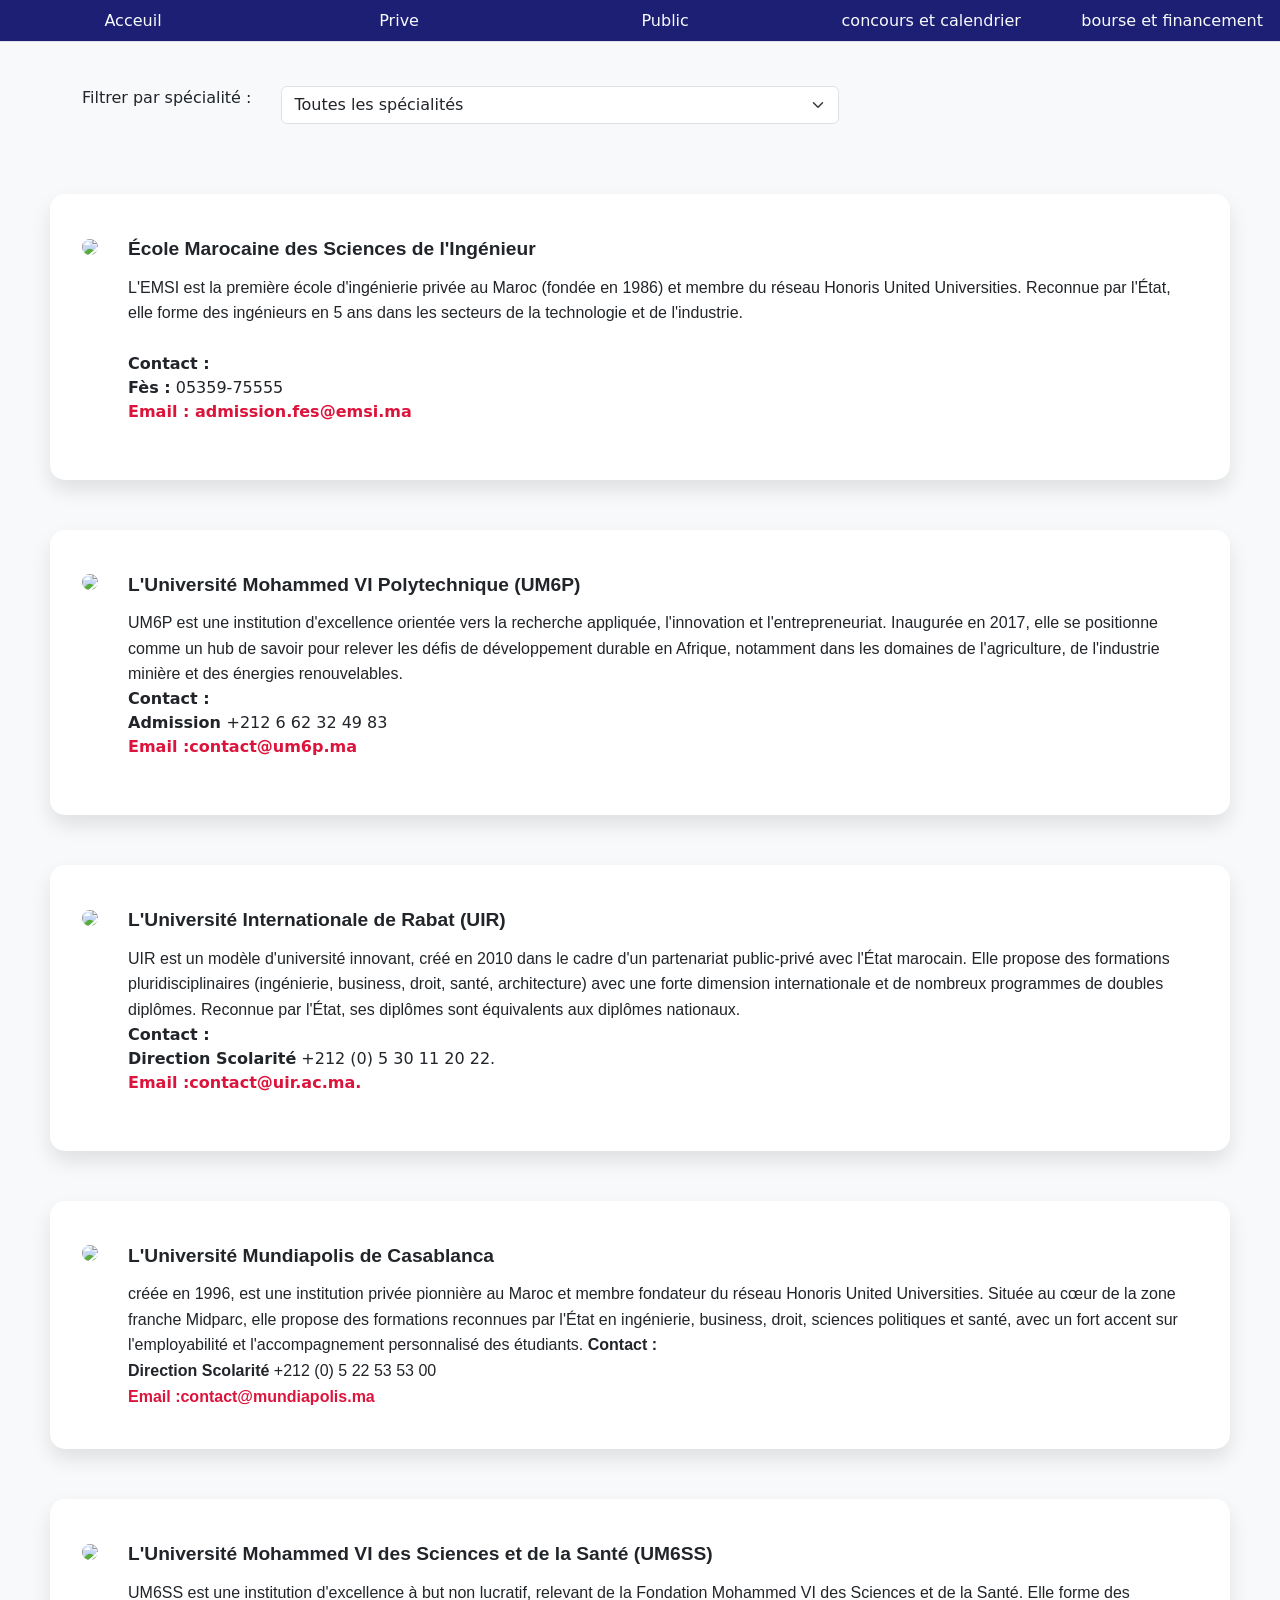
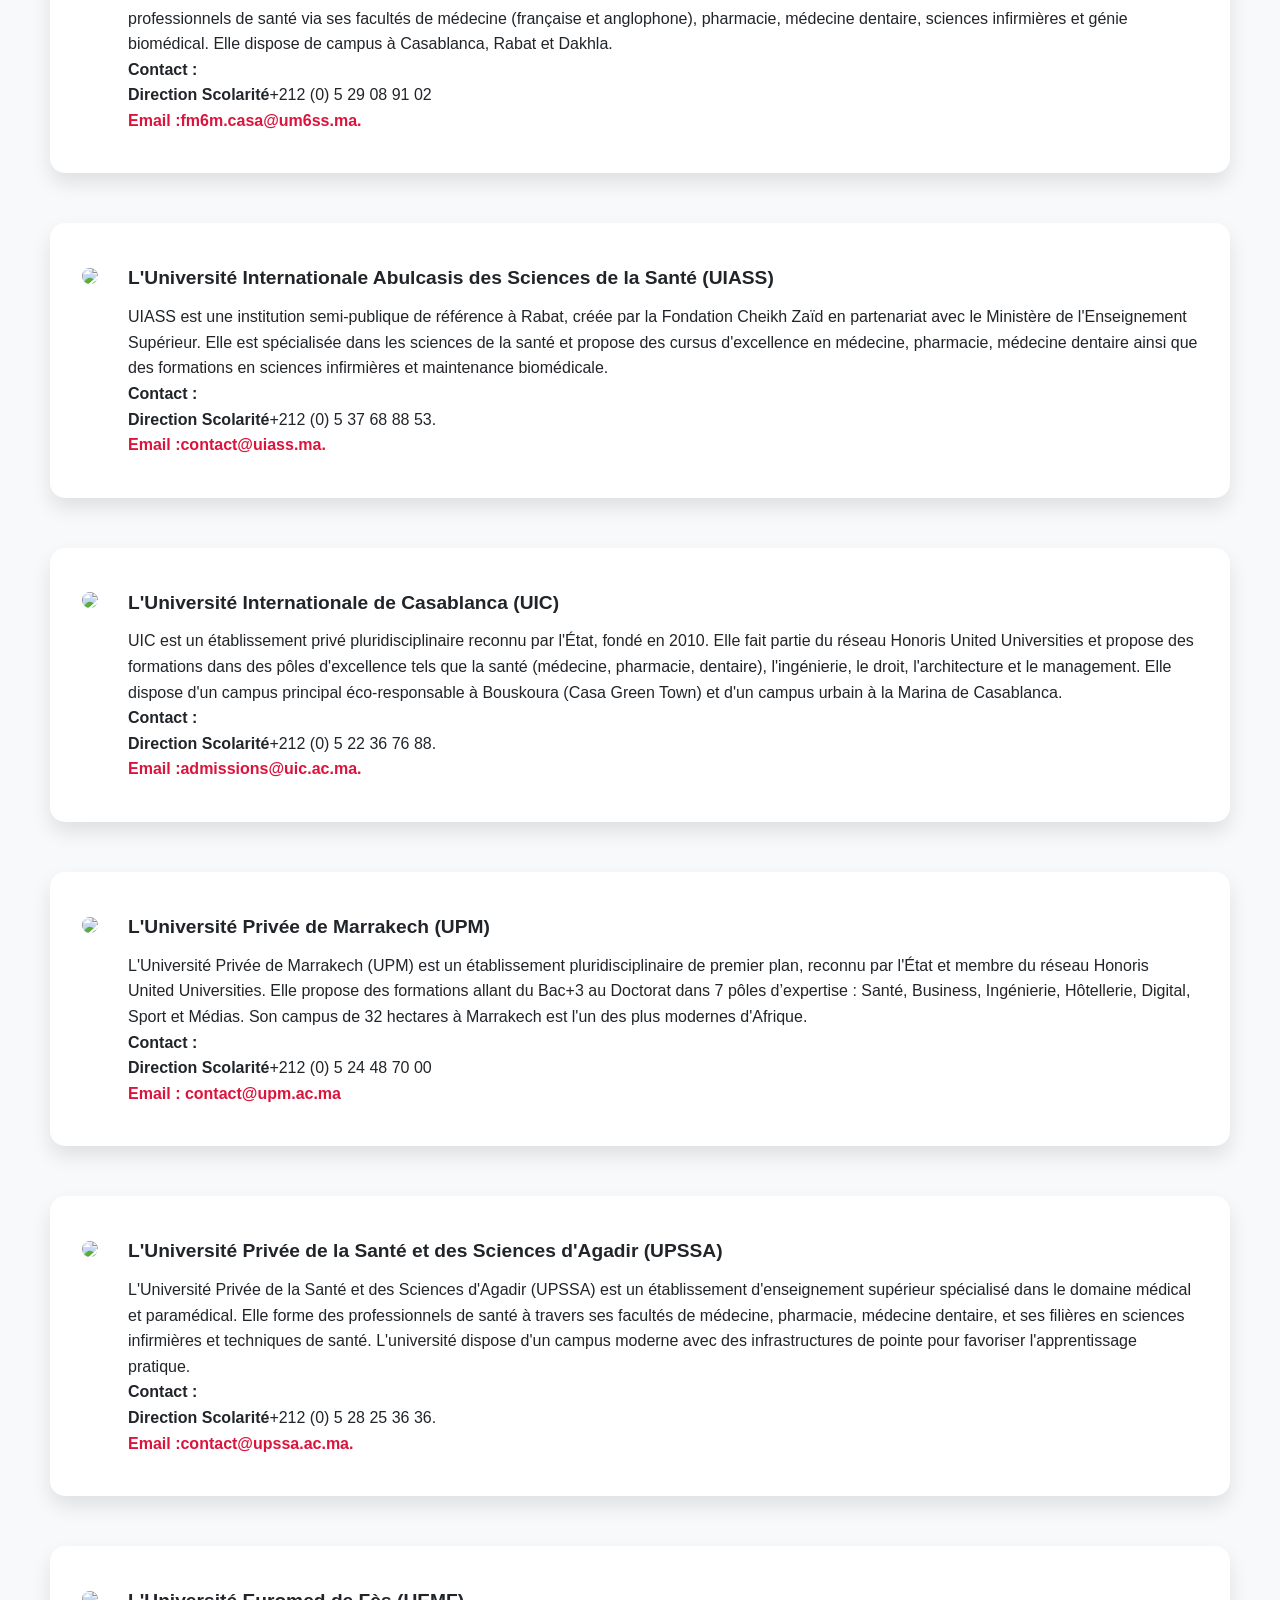
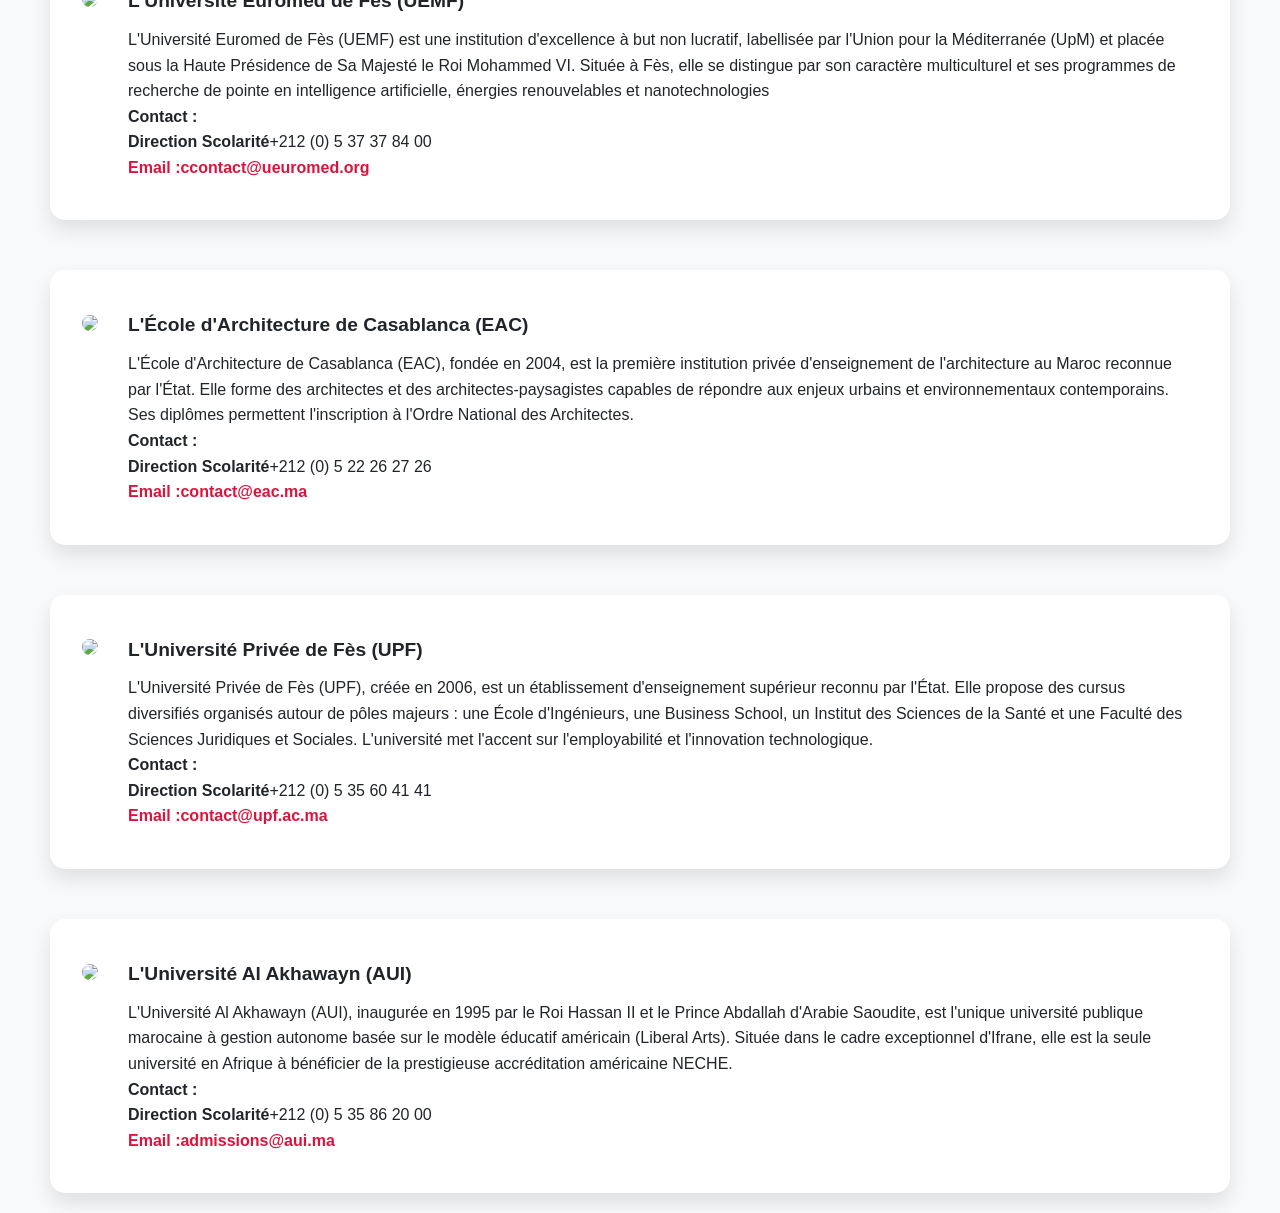
==== privee.html @ f026e742 "Add files via upload initial upload" ====
<!DOCTYPE html>
<html>
    <head>
        <title> secteur privee</title>
        <link rel="stylesheet" href="page2.css">
         <link href="https://cdn.jsdelivr.net/npm/bootstrap@5.3.3/dist/css/bootstrap.min.css" rel="stylesheet">
    </head>
    <body class="body">
<header class="a sticky-top">
      
   <ul class="nav nav-tabs nav-justified" class="navarbar">
  <li class="nav-item">
    <a class="nav-link"  href="index.html">Acceuil</a>
  </li>
  <li class="nav-item">
    <a class="nav-link" href="privee.html">Prive</a>
  </li>
  <li class="nav-item">
    <a class="nav-link" href="public.html">Public</a>
  </li>
  <li class="nav-item">
    <a class="nav-link">concours et calendrier</a>
  </li>
  <li>
     <a class="nav-link" href="#">bourse et financement</a>
  </li>
</ul>
</header>
<div class="container my-4">
    <label for="filterSpecialty" class="form-label">Filtrer par spécialité :</label>
    <select id="filterSpecialty" class="form-select w-50" onchange="filtrerEcoles()">
        <option value="tous">Toutes les spécialités</option>
        <option value="ingenierie">Ingénierie</option>
        <option value="business">Business & Management</option>
        <option value="sante">Santé</option>
        <option value="sante">architecture</option>
    </select>
   
</div>
<section class="ingenieure card-ecole" data-specialite="ingenierie">
    <div class="container">
        <a href="https://emsi.ma" target="_blank"><img src="https://upload.wikimedia.org/wikipedia/fr/4/4a/Emsi_logo.jpg" class="img"></a>
        <div class="texte-conteneur">
            <p class="description">
                <strong style="font-size: 1.2em; display: block; margin-bottom: 10px;">
                    École Marocaine des Sciences de l'Ingénieur
                </strong>
                L'EMSI est la première école d'ingénierie privée au Maroc (fondée en 1986) et membre du réseau Honoris United Universities. 
                Reconnue par l'État, elle forme des ingénieurs en 5 ans dans les secteurs de la technologie et de l'industrie.
                <br><br>
                <div class="info">
                <strong>Contact :</strong><br>
                <strong>Fès :</strong> 05359-75555<br>
                <strong class="mail">Email : admission.fes@emsi.ma</strong>
            </p>
        </div>
        </div>
    </div>
</section>

<section class="ingenieure card-ecole" data-specialite="ingenierie">
    <div class="container">
        <a href="https://my.um6p.ma" target="_blank"><img src="https://encrypted-tbn0.gstatic.com/images?q=tbn:ANd9GcTdvibGkDKFcNLVkk_XyHPIJ4dvr_KVo2VLFw&s" class="img"></a>
        <div class="texte-conteneur">
            <p class="description">
                <strong style="font-size: 1.2em; display: block; margin-bottom: 10px;">
                    L'Université Mohammed VI Polytechnique (UM6P)
                </strong>
               UM6P est une institution d'excellence orientée vers la recherche appliquée, l'innovation et l'entrepreneuriat. Inaugurée en 2017, elle se positionne comme un hub de savoir pour relever les défis de développement durable en Afrique, notamment dans les domaines de l'agriculture, de l'industrie minière et des énergies renouvelables.
                <div class="info">
                <strong>Contact :</strong><br>
                <strong>Admission </strong>  +212 6 62 32 49 83<br>
                <strong class="mail">Email :contact@um6p.ma</strong>
            </p>
        </div>
        </div>
    </div>
</section>
<section class="ingenieure card-ecole" data-specialite="ingenierie business sante architecture">
    <div class="container">
        <a href="www.uir.ac.ma" target="_blank"><img src="https://encrypted-tbn0.gstatic.com/images?q=tbn:ANd9GcR6CtVvOmFc4tSRmX-Gq7gXojh3fxU0WVZdBQ&s" class="img"></a>
        <div class="texte-conteneur">
            <p class="description">
                <strong style="font-size: 1.2em; display: block; margin-bottom: 10px;">
                   L'Université Internationale de Rabat (UIR) 
                </strong>
              UIR est un modèle d'université innovant, créé en 2010 dans le cadre d'un partenariat public-privé avec l'État marocain. Elle propose des formations pluridisciplinaires (ingénierie, business, droit, santé, architecture) avec une forte dimension internationale et de nombreux programmes de doubles diplômes. Reconnue par l'État, ses diplômes sont équivalents aux diplômes nationaux. 
                <div class="info">
                <strong>Contact :</strong><br>
                <strong>Direction Scolarité</strong> +212 (0) 5 30 11 20 22.<br>
                <strong class="mail">Email :contact@uir.ac.ma.</strong>
            </p>
        </div>
        </div>
    </div>
</section>
<section class="ingenieure card-ecole" data-specialite="ingenierie business sante">
    <div class="container">
        <a href=" www.mundiapolis.ma" target="_blank"><img src="https://encrypted-tbn0.gstatic.com/images?q=tbn:ANd9GcR-_gyp5-KG4hjdU_G7or6diEy6g60XZgzOcw&s" class="img" style="max-width: 500px;"></a>
        <div class="texte-conteneur">
            <p class="description">
                <strong style="font-size: 1.2em; display: block; margin-bottom: 10px;">
                  L'Université Mundiapolis de Casablanca
                </strong>
              créée en 1996, est une institution privée pionnière au Maroc et membre fondateur du réseau Honoris United Universities. Située au cœur de la zone franche Midparc, elle propose des formations reconnues par l'État en ingénierie, business, droit, sciences politiques et santé, avec un fort accent sur l'employabilité et l'accompagnement personnalisé des étudiants.
                <strong>Contact :</strong><br>
                <strong>Direction Scolarité</strong> +212 (0) 5 22 53 53 00<br>
                <strong class="mail">Email :contact@mundiapolis.ma</strong>
            </p>
        </div>
        </div>
    </div>
</section>
<section class="med card-ecole" data-specialite="sante">
    <div class="container">
        <a href="https://fm6ss.ma/fr/um6ss" target="_blank"><img src="https://encrypted-tbn0.gstatic.com/images?q=tbn:ANd9GcTaviCe3lqTjXxcVgELde9OOrPMMVbCS-Ssaw&s" class="img" style="max-width: 500px;"></a>
        <div class="texte-conteneur">
            <p class="description">
                <strong style="font-size: 1.2em; display: block; margin-bottom: 10px;">
                 L'Université Mohammed VI des Sciences et de la Santé (UM6SS)
                </strong>
              UM6SS est une institution d'excellence à but non lucratif, relevant de la Fondation Mohammed VI des Sciences et de la Santé. Elle forme des professionnels de santé via ses facultés de médecine (française et anglophone), pharmacie, médecine dentaire, sciences infirmières et génie biomédical. Elle dispose de campus à Casablanca, Rabat et Dakhla.<br>
                <strong>Contact :</strong><br>
                <strong>Direction Scolarité</strong>+212 (0) 5 29 08 91 02<br>
                <strong class="mail">Email :fm6m.casa@um6ss.ma.</strong>
            </p>
        </div>
        </div>
    </div>
</section>
<section class="med card-ecole" data-specialite="sante">
    <div class="container">
        <a href="https://www.uiass.ma" target="_blank"><img src="https://encrypted-tbn0.gstatic.com/images?q=tbn:ANd9GcRusA3bTIIuS6hGh68pNrEEInf6ISKnbKrJhw&s" class="img" style="max-width: 500px;"></a>
        <div class="texte-conteneur">
            <p class="description">
                <strong style="font-size: 1.2em; display: block; margin-bottom: 10px;">
                L'Université Internationale Abulcasis des Sciences de la Santé (UIASS)
                </strong>
              UIASS est une institution semi-publique de référence à Rabat, créée par la Fondation Cheikh Zaïd en partenariat avec le Ministère de l'Enseignement Supérieur. Elle est spécialisée dans les sciences de la santé et propose des cursus d'excellence en médecine, pharmacie, médecine dentaire ainsi que des formations en sciences infirmières et maintenance biomédicale. <br>
                <strong>Contact :</strong><br>
                <strong>Direction Scolarité</strong>+212 (0) 5 37 68 88 53.<br>
                <strong class="mail">Email :contact@uiass.ma.</strong>
            </p>
        </div>
        </div>
    </div>
</section>
<section class="med card-ecole" data-specialite="ingenierie business sante architecture">
    <div class="container">
        <a href="https://uic.ac.ma" target="_blank"><img src="https://encrypted-tbn0.gstatic.com/images?q=tbn:ANd9GcSam04NYGyjP5f7JzROvRcUCPIZWIMhwsbI8A&s" class="img" style="max-width: 500px;"></a>
        <div class="texte-conteneur">
            <p class="description">
                <strong style="font-size: 1.2em; display: block; margin-bottom: 10px;">
                L'Université Internationale de Casablanca (UIC)
                </strong>
              UIC est un établissement privé pluridisciplinaire reconnu par l'État, fondé en 2010. Elle fait partie du réseau Honoris United Universities et propose des formations dans des pôles d'excellence tels que la santé (médecine, pharmacie, dentaire), l'ingénierie, le droit, l'architecture et le management. Elle dispose d'un campus principal éco-responsable à Bouskoura (Casa Green Town) et d'un campus urbain à la Marina de Casablanca. <br>
                <strong>Contact :</strong><br>
                <strong>Direction Scolarité</strong>+212 (0) 5 22 36 76 88.<br>
                <strong class="mail">Email :admissions@uic.ac.ma.</strong>
            </p>
        </div>
        </div>
    </div>
</section>
<section class="med card-ecole" data-specialite="ingenierie business sante">
    <div class="container">
        <a href="www.upm.ac.ma" target="_blank"><img src="https://upload.wikimedia.org/wikipedia/commons/8/8e/LOGO_UPM_-_UNIVERSITE_PRIVEE_DE_MARRAKECH.jpg" class="img" style="max-width: 500px;"></a>
        <div class="texte-conteneur">
            <p class="description">
                <strong style="font-size: 1.2em; display: block; margin-bottom: 10px;">
               L'Université Privée de Marrakech (UPM)
                </strong>
              L'Université Privée de Marrakech (UPM) est un établissement pluridisciplinaire de premier plan, reconnu par l'État et membre du réseau Honoris United Universities. Elle propose des formations allant du Bac+3 au Doctorat dans 7 pôles d’expertise : Santé, Business, Ingénierie, Hôtellerie, Digital, Sport et Médias. Son campus de 32 hectares à Marrakech est l'un des plus modernes d'Afrique. <br>
                <strong>Contact :</strong><br>
                <strong>Direction Scolarité</strong>+212 (0) 5 24 48 70 00<br>
                <strong class="mail">Email : contact@upm.ac.ma</strong>
            </p>
        </div>
        </div>
    </div>
</section>
<section class="med card-ecole" data-specialite="sante">
    <div class="container">
        <a href=" www.upssa.ac.ma." target="_blank"><img src="https://encrypted-tbn0.gstatic.com/images?q=tbn:ANd9GcRNnXKuq3KhSMaQQk_iAC1ZQAa9rtV0W3Y0og&s" class="img" style="max-width: 500px;"></a>
        <div class="texte-conteneur">
            <p class="description">
                <strong style="font-size: 1.2em; display: block; margin-bottom: 10px;">
               L'Université Privée de la Santé et des Sciences d'Agadir (UPSSA)
                </strong>
              L'Université Privée de la Santé et des Sciences d'Agadir (UPSSA) est un établissement d'enseignement supérieur spécialisé dans le domaine médical et paramédical. Elle forme des professionnels de santé à travers ses facultés de médecine, pharmacie, médecine dentaire, et ses filières en sciences infirmières et techniques de santé. L'université dispose d'un campus moderne avec des infrastructures de pointe pour favoriser l'apprentissage pratique. <br>
                <strong>Contact :</strong><br>
                <strong>Direction Scolarité</strong>+212 (0) 5 28 25 36 36.<br>
                <strong class="mail">Email :contact@upssa.ac.ma.</strong>
            </p>
        </div>
        </div>
    </div>
</section>
<section class="med card-ecole" data-specialite="ingenierie business sante architecture">
    <div class="container">
        <a href=" www.ueuromed.org" target="_blank"><img src="https://universitic.ueuromed.org/konosys/LoginCSS/1/img/logo.png" class="img" style="max-width: 500px;"></a>
        <div class="texte-conteneur">
            <p class="description">
                <strong style="font-size: 1.2em; display: block; margin-bottom: 10px;">
                L'Université Euromed de Fès (UEMF)
                </strong>
              L'Université Euromed de Fès (UEMF) est une institution d'excellence à but non lucratif, labellisée par l'Union pour la Méditerranée (UpM) et placée sous la Haute Présidence de Sa Majesté le Roi Mohammed VI. Située à Fès, elle se distingue par son caractère multiculturel et ses programmes de recherche de pointe en intelligence artificielle, énergies renouvelables et nanotechnologies<br>
                <strong>Contact :</strong><br>
                <strong>Direction Scolarité</strong>+212 (0) 5 37 37 84 00<br>
                <strong class="mail">Email :ccontact@ueuromed.org </strong>
            </p>
        </div>
        </div>
    </div>
</section>
<section class="med card-ecole" data-specialite="architecture">
    <div class="container">
        <a href=" www.ueuromed.org" target="_blank"><img src="https://chantiersdumaroc.ma/wp-content/uploads/2017/04/Logo-EAC-casablanca.jpg" class="img" style="max-width: 500px;"></a>
        <div class="texte-conteneur">
            <p class="description">
                <strong style="font-size: 1.2em; display: block; margin-bottom: 10px;">
               L'École d'Architecture de Casablanca (EAC)
                </strong>
             L'École d'Architecture de Casablanca (EAC), fondée en 2004, est la première institution privée d'enseignement de l'architecture au Maroc reconnue par l'État. Elle forme des architectes et des architectes-paysagistes capables de répondre aux enjeux urbains et environnementaux contemporains. Ses diplômes permettent l'inscription à l'Ordre National des Architectes.<br>
                <strong>Contact :</strong><br>
                <strong>Direction Scolarité</strong>+212 (0) 5 22 26 27 26<br>
                <strong class="mail">Email :contact@eac.ma </strong>
            </p>
        </div>
        </div>
    </div>
</section>
<section class="med card-ecole" data-specialite="ingenierie business sante">
    <div class="container">
        <a href="www.upf.ac.ma" target="_blank"><img src="https://encrypted-tbn0.gstatic.com/images?q=tbn:ANd9GcSSZwPVpFORr64qpVLS2y1xQMhvRuQVl29ZUA&s" class="img" style="max-width: 500px;"></a>
        <div class="texte-conteneur">
            <p class="description">
                <strong style="font-size: 1.2em; display: block; margin-bottom: 10px;">
                L'Université Privée de Fès (UPF)
                </strong>
             L'Université Privée de Fès (UPF), créée en 2006, est un établissement d'enseignement supérieur reconnu par l'État. Elle propose des cursus diversifiés organisés autour de pôles majeurs : une École d'Ingénieurs, une Business School, un Institut des Sciences de la Santé et une Faculté des Sciences Juridiques et Sociales. L'université met l'accent sur l'employabilité et l'innovation technologique.<br>
                <strong>Contact :</strong><br>
                <strong>Direction Scolarité</strong>+212 (0) 5 35 60 41 41<br>
                <strong class="mail">Email :contact@upf.ac.ma</strong>
            </p>
        </div>
        </div>
    </div>
</section>
<section class="med card-ecole" data-specialite="ingenierie business">
    <div class="container">
        <a href="https://aui.ma/fr/" target="_blank"><img src="https://encrypted-tbn0.gstatic.com/images?q=tbn:ANd9GcRuJkeNyKQFfXz01dJvV4Nw0PelMAr8vHDaFg&s" class="img" style="max-width: 500px;"></a>
        <div class="texte-conteneur">
            <p class="description">
                <strong style="font-size: 1.2em; display: block; margin-bottom: 10px;">
                L'Université Al Akhawayn (AUI)
                </strong>
             L'Université Al Akhawayn (AUI), inaugurée en 1995 par le Roi Hassan II et le Prince Abdallah d'Arabie Saoudite, est l'unique université publique marocaine à gestion autonome basée sur le modèle éducatif américain (Liberal Arts). Située dans le cadre exceptionnel d'Ifrane, elle est la seule université en Afrique à bénéficier de la prestigieuse accréditation américaine NECHE. <br>
                <strong>Contact :</strong><br>
                <strong>Direction Scolarité</strong>+212 (0) 5 35 86 20 00<br>
                <strong class="mail">Email :admissions@aui.ma</strong>
            </p>
        </div>
        </div>
    </div>
</section>
<script>
    function filtrerEcoles() {
    const choix = document.getElementById("filterSpecialty").value;
    const ecoles = document.querySelectorAll(".card-ecole");

    ecoles.forEach(ecole => {
        const specialites = ecole.getAttribute("data-specialite") || "";
        
       
        if (choix === "tous" || specialites.includes(choix)) {
            ecole.style.display = "block";
        } else {
            ecole.style.display = "none";
        }
    });
}
</script>

    </body>
</html>
---- page2.css ----
.body{
    background-color:#f8f9fa;
}
.ingenieure  {
    background-color:white;
    margin: 50px;
    border-radius: 50px;

    box-shadow: 0 10px 20px rgba(0, 0, 0, 0.1);
    
    
}
.med{
   background-color:white;
    margin: 50px;
    border-radius: 50px;
    box-shadow: 0 10px 20px rgba(0, 0, 0, 0.1);
}
.container {
       display: flex;
    flex-direction: row;      /* Force l'alignement horizontal */
    align-items: flex-start;  /* Aligne le haut de l'image avec le haut du texte */
    gap: 30px;                /* Espace entre la photo et le texte */
    padding: 20px;
    border: 1px  #ddd;
   
    }


    .img {
        width: 150px;
        height: auto;
        flex-shrink: 0; /* Empêche l'image de s'écraser si le texte est long */
    }

    .description {
        margin: 0; /* Enlève les marges par défaut du paragraphe */
        line-height: 1.6; /* Améliore l'espacement entre les lignes */
        font-family: sans-serif;
    }
.texte-conteneur{
    flex: 1;
}
.a{
    background-color: rgb(28, 31, 115);
    width: 100%;
}
.nav-link{
  color: rgb(247, 251, 255) !important;
  
}
.nav-link:hover{
    color: rgb(255, 244, 93) !important;
    text-align: center;
}
.mail{
    color: crimson;
}
.card-ecole {
    transition: all 0.4s ease-in-out; /* Animation de transition */
    margin-bottom: 20px;
    background: white;
    border-radius: 15px;
    padding: 20px;
    box-shadow: 0 10px 20px rgba(0,0,0,0.1); /* Effet 3D de base */
}

.card-ecole:hover {
    transform: translateY(-5px); /* Élévation au survol */
    box-shadow: 0 15px 30px rgba(0,0,0,0.2); /* Ombre plus forte */
}

.img {
    max-width: 150px;
    border-radius: 10px;
}
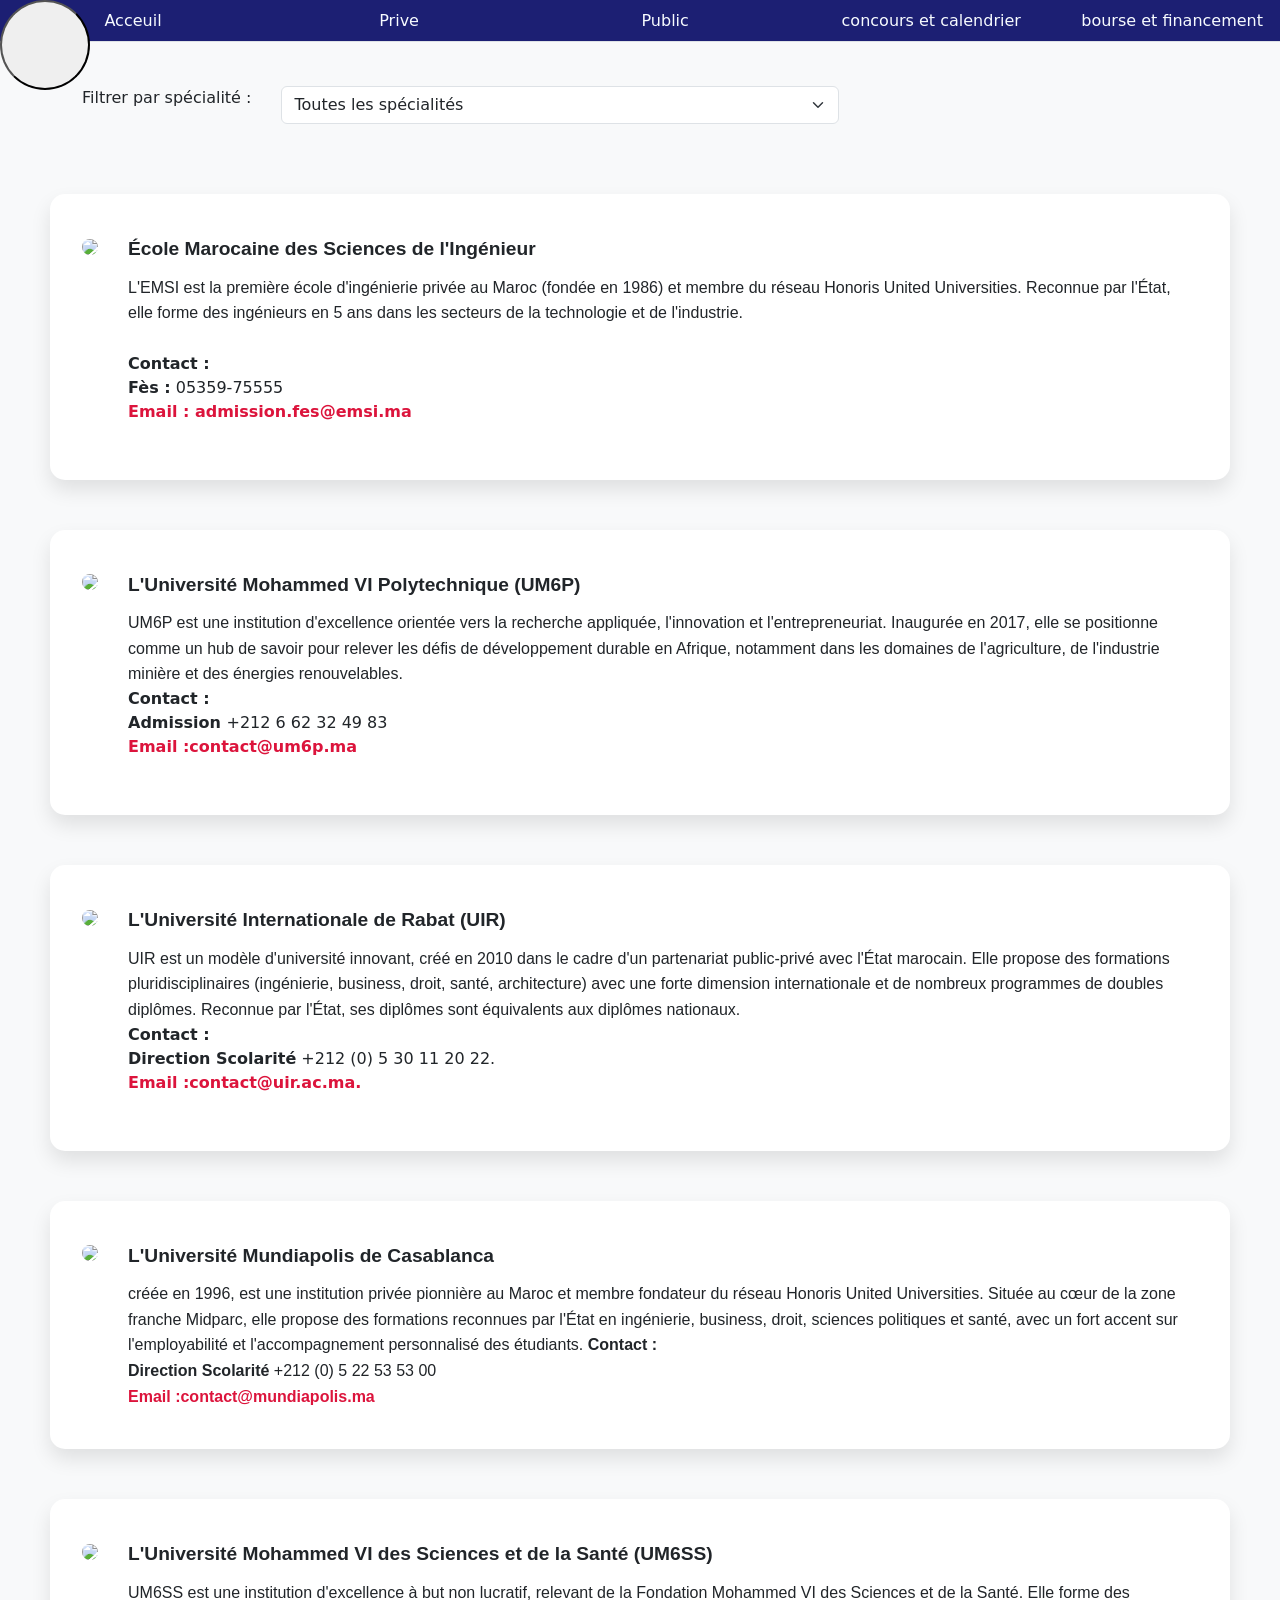
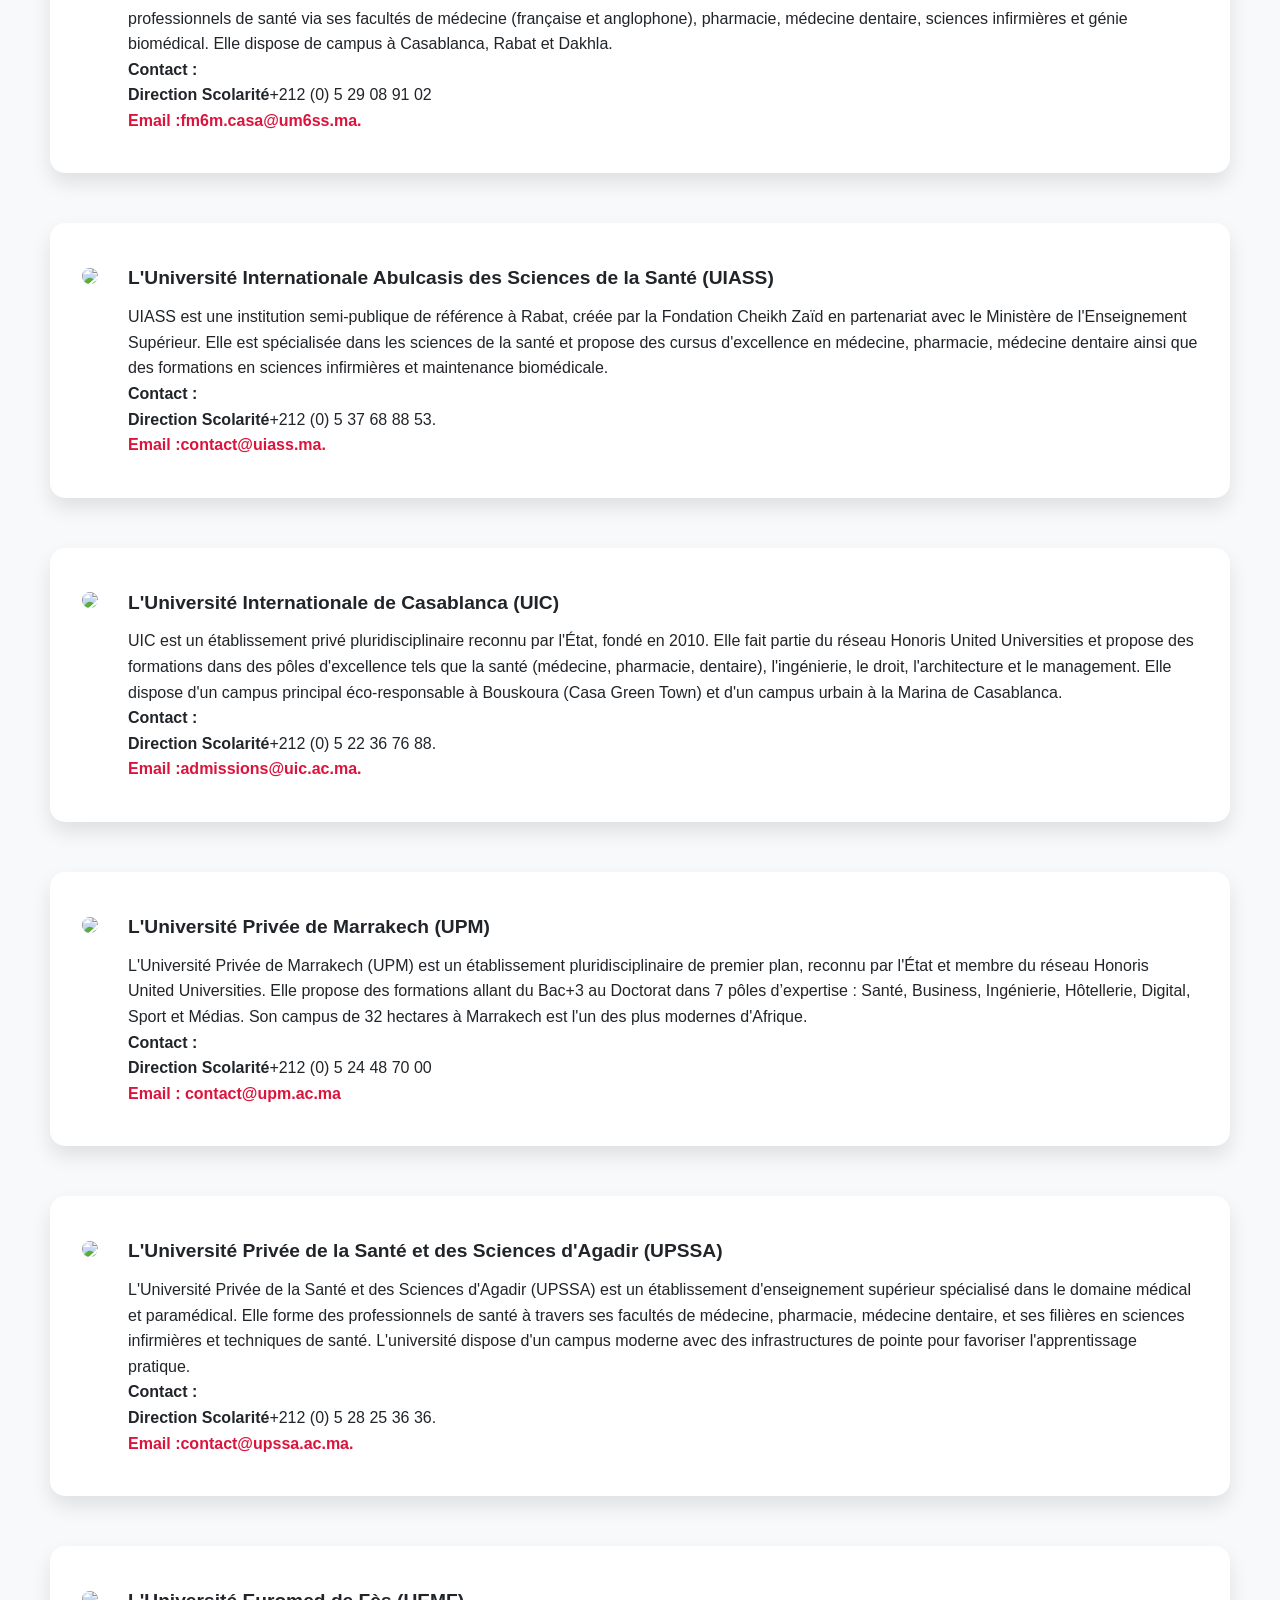
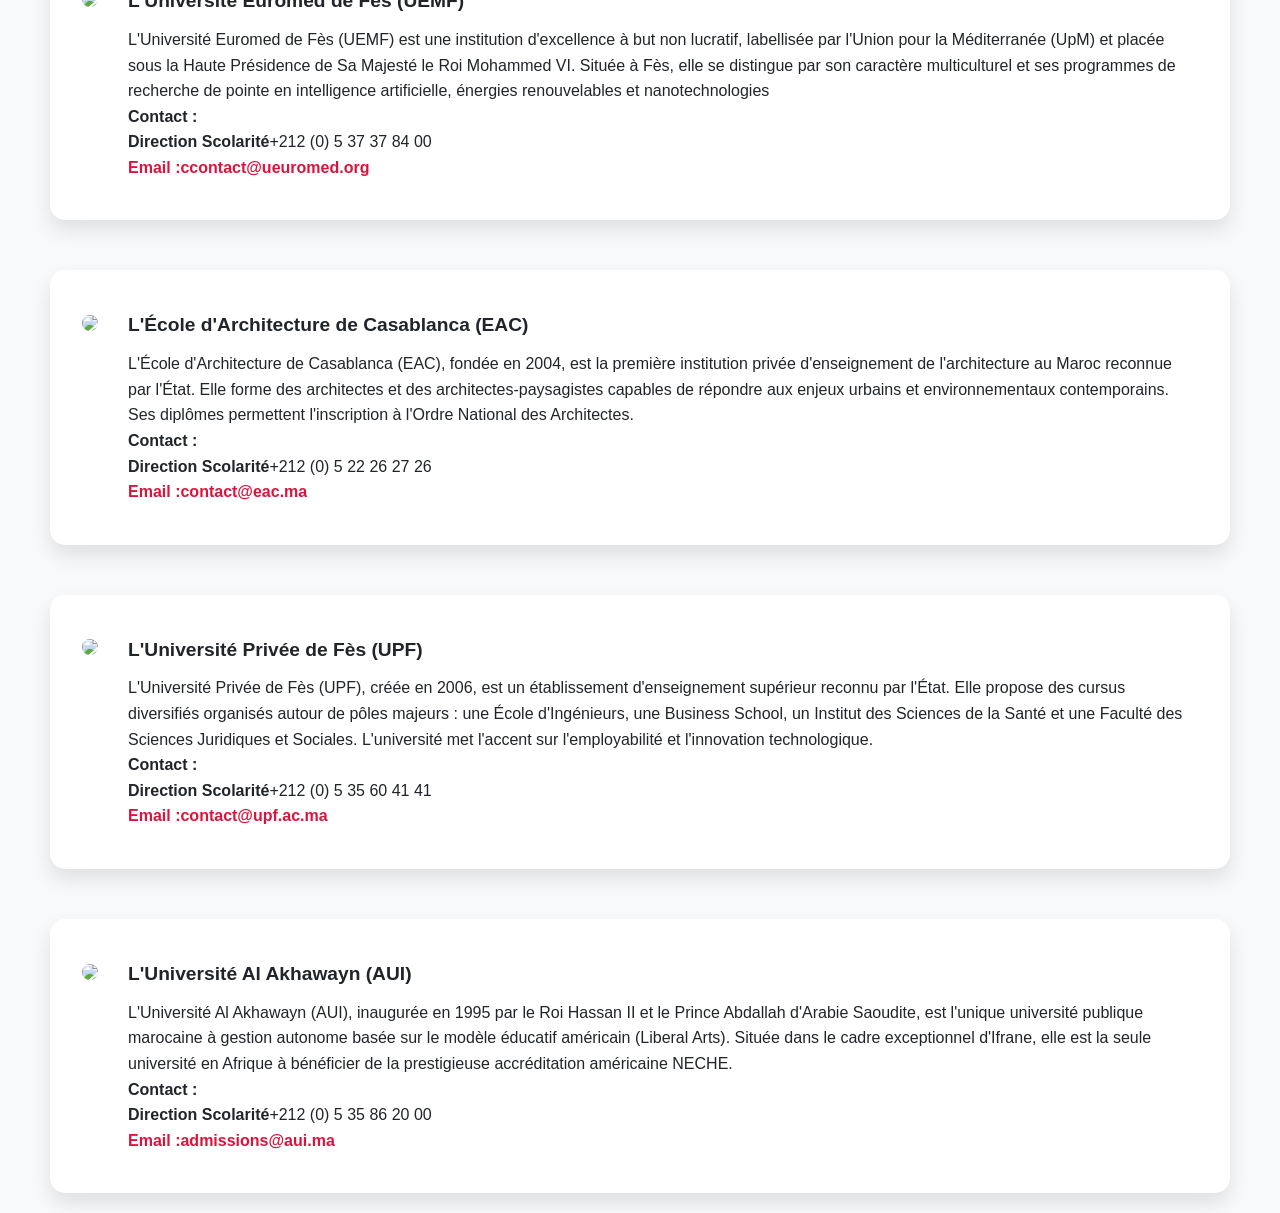
==== commit f1056884: "Update privee.html" ====
--- a/privee.html
+++ b/privee.html
@@ -5,9 +5,9 @@
         <link rel="stylesheet" href="page2.css">
          <link href="https://cdn.jsdelivr.net/npm/bootstrap@5.3.3/dist/css/bootstrap.min.css" rel="stylesheet">
     </head>
-    <body class="body">
+<body class="body">
 <header class="a sticky-top">
-      
+       <button onclick="mode()" id="btou"></button>
    <ul class="nav nav-tabs nav-justified" class="navarbar">
   <li class="nav-item">
     <a class="nav-link"  href="index.html">Acceuil</a>
@@ -37,6 +37,13 @@
     </select>
    
 </div>
+<script>
+    function mode(){
+        const body=document.body;
+        body.classList.toggle('body');
+        body.classList.toggle('dark-mode');
+    }
+</script>
 <section class="ingenieure card-ecole" data-specialite="ingenierie">
     <div class="container">
         <a href="https://emsi.ma" target="_blank"><img src="https://upload.wikimedia.org/wikipedia/fr/4/4a/Emsi_logo.jpg" class="img"></a>
@@ -283,4 +290,4 @@
 </script>
 
     </body>
-</html>+</html>
--- a/page2.css
+++ b/page2.css
@@ -1,6 +1,24 @@
+.dark-mode{
+    background-size:cover; 
+    background-color: #000000;
+}
+#btou{
+    position: absolute;
+    position: fixed;
+    height: 90px;
+    width:90px;
+    border-radius: 100%;
+   background-image: url('https://upload.wikimedia.org/wikipedia/commons/thumb/1/17/Yin_yang.svg/1200px-Yin_yang.svg.png');
+    color: rgb(255, 255, 255);
+    background-size:cover;
+    background-position: center;
+    background-repeat: no-repeat;
 
+   left:0%
+}
 .body{
     background-color:#f8f9fa;
+    
 }
 .ingenieure  {
     background-color:white;
@@ -45,6 +63,7 @@
 .a{
     background-color: rgb(28, 31, 115);
     width: 100%;
+   position: relative;
 }
 .nav-link{
   color: rgb(247, 251, 255) !important;
@@ -74,4 +93,4 @@
 .img {
     max-width: 150px;
     border-radius: 10px;
-}+}
